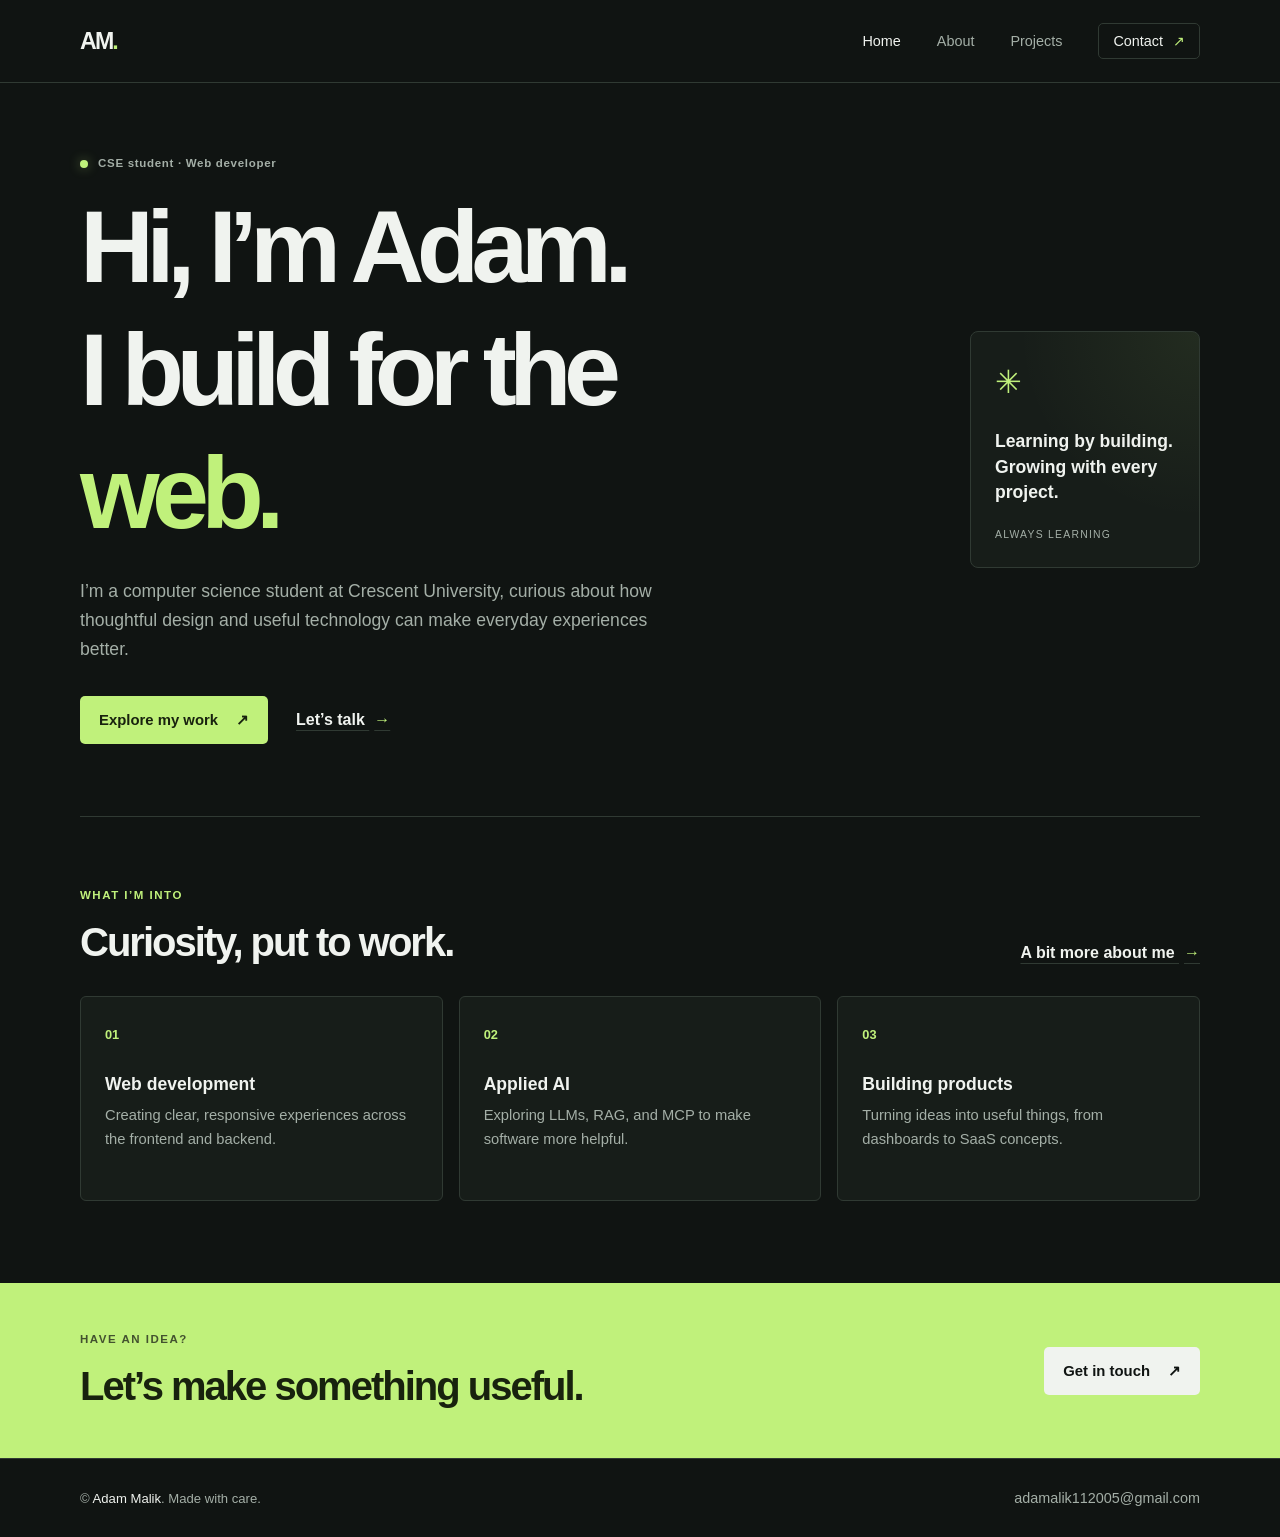
==== index.html @ ce0f50c1 "Build accessible portfolio website Co-authored-by: Copilot <223556219+Copilot@users.noreply.github.c" ====
<!doctype html>
<html lang="en">
  <head>
    <meta charset="utf-8">
    <meta name="viewport" content="width=device-width, initial-scale=1">
    <meta name="description" content="Adam Malik is a computer science student and web developer exploring frontend, backend, and AI-powered products.">
    <meta name="theme-color" content="#101412">
    <meta property="og:type" content="website">
    <meta property="og:title" content="Adam Malik | Web Developer">
    <meta property="og:description" content="Computer science student building thoughtful web experiences and exploring AI.">
    <title>Adam Malik | Web Developer</title>
    <link rel="stylesheet" href="styles.css">
  </head>
  <body>
    <a class="skip-link" href="#main">Skip to main content</a>
    <header class="site-header">
      <div class="container header-inner">
        <a class="wordmark" href="index.html" aria-label="Adam Malik, home">AM<span aria-hidden="true">.</span></a>
        <nav class="site-nav" aria-label="Main navigation">
          <ul>
            <li><a href="index.html" aria-current="page">Home</a></li>
            <li><a href="about.html">About</a></li>
            <li><a href="projects.html">Projects</a></li>
            <li><a class="nav-contact" href="contact.html">Contact <span aria-hidden="true">↗</span></a></li>
          </ul>
        </nav>
      </div>
    </header>

    <main id="main">
      <section class="hero container" aria-labelledby="hero-title">
        <div class="hero-copy">
          <p class="eyebrow"><span class="status-dot" aria-hidden="true"></span> CSE student · Web developer</p>
          <h1 id="hero-title">Hi, I’m Adam.<br>I build for the <span class="accent-text">web.</span></h1>
          <p class="hero-intro">I’m a computer science student at Crescent University, curious about how thoughtful design and useful technology can make everyday experiences better.</p>
          <div class="hero-actions">
            <a class="button button-primary" href="projects.html">Explore my work <span aria-hidden="true">↗</span></a>
            <a class="text-link" href="contact.html">Let’s talk <span aria-hidden="true">→</span></a>
          </div>
        </div>
        <aside class="hero-note" aria-label="A little about Adam">
          <span class="note-mark" aria-hidden="true">✳</span>
          <p>Learning by building.<br>Growing with every project.</p>
          <span class="note-caption">ALWAYS LEARNING</span>
        </aside>
      </section>

      <section class="section container" aria-labelledby="focus-title">
        <div class="section-heading">
          <div>
            <p class="eyebrow">WHAT I’M INTO</p>
            <h2 id="focus-title">Curiosity, put to work.</h2>
          </div>
          <a class="text-link" href="about.html">A bit more about me <span aria-hidden="true">→</span></a>
        </div>
        <ul class="focus-grid">
          <li class="focus-card">
            <span class="card-index">01</span>
            <h3>Web development</h3>
            <p>Creating clear, responsive experiences across the frontend and backend.</p>
          </li>
          <li class="focus-card">
            <span class="card-index">02</span>
            <h3>Applied AI</h3>
            <p>Exploring LLMs, RAG, and MCP to make software more helpful.</p>
          </li>
          <li class="focus-card">
            <span class="card-index">03</span>
            <h3>Building products</h3>
            <p>Turning ideas into useful things, from dashboards to SaaS concepts.</p>
          </li>
        </ul>
      </section>

      <section class="closing-band" aria-labelledby="closing-title">
        <div class="container closing-inner">
          <div>
            <p class="eyebrow">HAVE AN IDEA?</p>
            <h2 id="closing-title">Let’s make something useful.</h2>
          </div>
          <a class="button button-light" href="contact.html">Get in touch <span aria-hidden="true">↗</span></a>
        </div>
      </section>
    </main>

    <footer class="site-footer">
      <div class="container footer-inner">
        <p>© <span>Adam Malik</span>. Made with care.</p>
        <a href="mailto:adamalik112005@gmail.com">adamalik112005@gmail.com</a>
      </div>
    </footer>
  </body>
</html>
---- styles.css ----
:root {
  color-scheme: dark;
  --background: #101412;
  --surface: #171d19;
  --surface-raised: #1d2520;
  --text: #f0f3ef;
  --muted: #a4afa7;
  --line: #303a33;
  --accent: #c0f17b;
  --accent-dark: #18220e;
  --font-body: "DM Sans", "Segoe UI", sans-serif;
  --font-display: "Manrope", "Segoe UI", sans-serif;
}

* {
  box-sizing: border-box;
}

html {
  scroll-behavior: smooth;
}

body {
  margin: 0;
  background: var(--background);
  color: var(--text);
  font-family: var(--font-body);
  font-size: 1rem;
  line-height: 1.65;
}

a {
  color: inherit;
}

a:focus-visible,
button:focus-visible,
input:focus-visible,
textarea:focus-visible {
  outline: 3px solid var(--accent);
  outline-offset: 4px;
}

.container {
  width: min(1120px, calc(100% - 48px));
  margin-inline: auto;
}

.skip-link {
  position: absolute;
  z-index: 10;
  top: 12px;
  left: 12px;
  padding: 10px 16px;
  transform: translateY(-160%);
  border-radius: 6px;
  background: var(--accent);
  color: var(--accent-dark);
  font-weight: 700;
}

.skip-link:focus {
  transform: translateY(0);
}

.site-header {
  border-bottom: 1px solid var(--line);
}

.header-inner,
.site-nav ul,
.footer-inner {
  display: flex;
  align-items: center;
  justify-content: space-between;
}

.header-inner {
  min-height: 82px;
}

.wordmark {
  font-family: var(--font-display);
  font-size: 1.45rem;
  font-weight: 800;
  letter-spacing: -0.08em;
  text-decoration: none;
}

.wordmark span {
  color: var(--accent);
}

.site-nav ul {
  gap: clamp(18px, 3vw, 36px);
  margin: 0;
  padding: 0;
  list-style: none;
}

.site-nav a,
.footer-inner a {
  color: var(--muted);
  font-size: 0.9rem;
  text-decoration: none;
  transition: color 160ms ease;
}

.site-nav a:hover,
.site-nav a[aria-current="page"],
.footer-inner a:hover {
  color: var(--text);
}

.site-nav .nav-contact {
  padding: 9px 14px;
  border: 1px solid var(--line);
  border-radius: 5px;
  color: var(--text);
}

.nav-contact span {
  margin-left: 6px;
  color: var(--accent);
}

.hero {
  display: grid;
  min-height: 540px;
  grid-template-columns: minmax(0, 1fr) 230px;
  align-items: center;
  gap: 48px;
  padding-block: 72px;
}

.eyebrow {
  margin: 0 0 14px;
  color: var(--accent);
  font-size: 0.72rem;
  font-weight: 700;
  letter-spacing: 0.13em;
  line-height: 1.5;
}

.hero .eyebrow {
  display: flex;
  align-items: center;
  gap: 10px;
  color: var(--muted);
  letter-spacing: 0.06em;
}

.status-dot {
  width: 8px;
  height: 8px;
  border-radius: 50%;
  background: var(--accent);
  box-shadow: 0 0 12px #c0f17b66;
}

h1,
h2,
h3,
p {
  margin-top: 0;
}

h1,
h2,
h3 {
  font-family: var(--font-display);
  line-height: 1.2;
}

.hero h1 {
  max-width: 750px;
  margin-bottom: 22px;
  font-size: clamp(3.2rem, 8vw, 6.4rem);
  font-weight: 600;
  letter-spacing: -0.075em;
}

.accent-text {
  color: var(--accent);
}

.hero-intro,
.page-lead {
  max-width: 610px;
  color: var(--muted);
  font-size: 1.1rem;
}

.hero-actions {
  display: flex;
  align-items: center;
  gap: 28px;
  margin-top: 32px;
}

.button {
  display: inline-flex;
  min-height: 48px;
  align-items: center;
  justify-content: center;
  gap: 18px;
  padding: 11px 18px;
  border: 1px solid transparent;
  border-radius: 5px;
  cursor: pointer;
  font: 600 0.93rem var(--font-body);
  text-decoration: none;
  transition: background-color 160ms ease, transform 160ms ease;
}

.button:hover {
  transform: translateY(-2px);
}

.button-primary {
  background: var(--accent);
  color: var(--accent-dark);
}

.button-primary:hover {
  background: #d3ffa0;
}

.button-light {
  background: var(--text);
  color: var(--background);
}

.text-link {
  color: var(--text);
  font-weight: 600;
  text-decoration-color: var(--line);
  text-underline-offset: 5px;
}

.text-link span {
  margin-left: 5px;
  color: var(--accent);
}

.hero-note {
  display: flex;
  min-height: 235px;
  flex-direction: column;
  justify-content: space-between;
  padding: 24px;
  border: 1px solid var(--line);
  border-radius: 8px;
  background: radial-gradient(ellipse at 100% 0%, #c0f17b12, transparent 56%), var(--surface);
}

.note-mark {
  color: var(--accent);
  font-size: 2rem;
}

.hero-note p {
  margin: 20px 0;
  font-family: var(--font-display);
  font-size: 1.1rem;
  font-weight: 600;
  line-height: 1.45;
}

.note-caption {
  color: var(--muted);
  font-size: 0.65rem;
  letter-spacing: 0.12em;
}

.section {
  padding-block: 70px 82px;
  border-top: 1px solid var(--line);
}

.section-heading {
  display: flex;
  align-items: end;
  justify-content: space-between;
  gap: 24px;
  margin-bottom: 30px;
}

.section-heading h2,
.closing-inner h2 {
  margin-bottom: 0;
  font-size: clamp(1.8rem, 4vw, 2.5rem);
  font-weight: 600;
  letter-spacing: -0.05em;
}

.focus-grid {
  display: grid;
  grid-template-columns: repeat(3, 1fr);
  gap: 16px;
  margin: 0;
  padding: 0;
  list-style: none;
}

.focus-card {
  min-height: 205px;
  padding: 24px;
  border: 1px solid var(--line);
  border-radius: 6px;
  background: var(--surface);
}

.card-index,
.project-number {
  color: var(--accent);
  font-family: var(--font-display);
  font-size: 0.8rem;
  font-weight: 700;
}

.focus-card h3 {
  margin: 26px 0 8px;
  font-size: 1.1rem;
}

.focus-card p,
.project-content > p:not(.eyebrow) {
  margin-bottom: 0;
  color: var(--muted);
  font-size: 0.92rem;
}

.closing-band {
  padding-block: 48px;
  background: var(--accent);
  color: var(--accent-dark);
}

.closing-inner {
  display: flex;
  align-items: center;
  justify-content: space-between;
  gap: 24px;
}

.closing-inner .eyebrow {
  color: #43522f;
}

.site-footer {
  border-top: 1px solid var(--line);
}

.footer-inner {
  min-height: 78px;
  gap: 20px;
}

.footer-inner p {
  margin: 0;
  color: var(--muted);
  font-size: 0.82rem;
}

.footer-inner p span {
  color: var(--text);
}

.page-main {
  min-height: calc(100vh - 161px);
  padding-block: 74px 96px;
}

.page-intro {
  max-width: 760px;
  margin-bottom: 56px;
}

.page-intro h1 {
  margin-bottom: 18px;
  font-size: clamp(2.8rem, 7vw, 5rem);
  font-weight: 600;
  letter-spacing: -0.075em;
}

.page-lead {
  margin-bottom: 0;
}

.about-layout {
  display: grid;
  grid-template-columns: minmax(0, 1.5fr) minmax(260px, 0.8fr);
  gap: clamp(40px, 9vw, 110px);
}

.about-story h2,
.contact-details h2 {
  margin-bottom: 20px;
  font-size: 1.6rem;
  font-weight: 600;
  letter-spacing: -0.04em;
}

.about-story p {
  max-width: 660px;
  color: var(--muted);
}

.about-story .text-link {
  display: inline-block;
  margin-top: 12px;
}

.about-panel {
  align-self: start;
  padding: 25px;
  border: 1px solid var(--line);
  border-radius: 6px;
  background: var(--surface);
}

.about-panel h2 {
  margin-bottom: 22px;
  font-size: 1.4rem;
}

.details-list {
  margin: 0;
}

.details-list div {
  padding-block: 12px;
  border-top: 1px solid var(--line);
}

.details-list dt,
.contact-label {
  margin-bottom: 4px;
  color: var(--muted);
  font-size: 0.68rem;
  font-weight: 700;
  letter-spacing: 0.1em;
  text-transform: uppercase;
}

.details-list dd {
  margin: 0;
}

.skills-section {
  margin-top: 78px;
}

.tag-list,
.project-tags {
  display: flex;
  flex-wrap: wrap;
  gap: 10px;
  margin: 0;
  padding: 0;
  list-style: none;
}

.tag-list li,
.project-tags li {
  padding: 8px 12px;
  border: 1px solid var(--line);
  border-radius: 999px;
  color: var(--text);
  font-size: 0.84rem;
}

.project-list {
  display: grid;
  gap: 14px;
  margin: 0;
  padding: 0;
  list-style: none;
}

.project-card {
  display: grid;
  grid-template-columns: 48px minmax(0, 1fr) 30px;
  gap: 22px;
  padding: 28px;
  border: 1px solid var(--line);
  border-radius: 6px;
  background: var(--surface);
}

.project-content .eyebrow {
  margin-bottom: 8px;
}

.project-content h2 {
  margin-bottom: 8px;
  font-size: 1.5rem;
  font-weight: 600;
  letter-spacing: -0.04em;
}

.project-tags {
  margin-top: 20px;
}

.project-tags li {
  padding: 4px 10px;
  color: var(--muted);
  font-size: 0.75rem;
}

.project-arrow {
  color: var(--accent);
  font-size: 1.2rem;
}

.project-note {
  margin: 22px 0 0;
  color: var(--muted);
  font-size: 0.88rem;
}

.contact-layout {
  display: grid;
  grid-template-columns: minmax(240px, 0.75fr) minmax(0, 1.25fr);
  gap: clamp(40px, 10vw, 130px);
}

.contact-copy {
  color: var(--muted);
}

.contact-details address {
  margin-top: 34px;
  font-style: normal;
}

.contact-details address p {
  display: grid;
  gap: 3px;
  margin-bottom: 20px;
}

.contact-details address a {
  width: fit-content;
  text-underline-offset: 4px;
}

.contact-label {
  display: block;
}

.contact-form {
  display: grid;
  gap: 18px;
}

.form-field {
  display: grid;
  gap: 7px;
}

.form-field label {
  font-size: 0.9rem;
  font-weight: 600;
}

.form-field label span {
  color: var(--accent);
}

.form-field input,
.form-field textarea {
  width: 100%;
  padding: 12px 14px;
  border: 1px solid #48544b;
  border-radius: 5px;
  background: var(--surface);
  color: var(--text);
  font: 1rem var(--font-body);
}

.form-field textarea {
  min-height: 140px;
  resize: vertical;
}

.form-field input:focus,
.form-field textarea:focus {
  border-color: var(--accent);
}

.form-hint,
.form-status {
  margin: -5px 0 0;
  color: var(--muted);
  font-size: 0.83rem;
}

.contact-form .button {
  justify-self: start;
}

.form-status:empty {
  display: none;
}

.form-status {
  color: var(--accent);
}

@media (max-width: 700px) {
  .container {
    width: min(100% - 36px, 540px);
  }

  .header-inner {
    min-height: 72px;
  }

  .site-nav ul {
    gap: 12px;
  }

  .site-nav a {
    font-size: 0.78rem;
  }

  .site-nav .nav-contact {
    padding: 7px 9px;
  }

  .hero {
    min-height: auto;
    grid-template-columns: 1fr;
    gap: 36px;
    padding-block: 76px 62px;
  }

  .hero-note {
    min-height: 160px;
  }

  .focus-grid {
    grid-template-columns: 1fr;
  }

  .focus-card {
    min-height: auto;
  }

  .focus-card h3 {
    margin-top: 18px;
  }

  .section-heading,
  .closing-inner {
    align-items: flex-start;
    flex-direction: column;
  }

  .closing-inner {
    gap: 22px;
  }

  .about-layout,
  .contact-layout {
    grid-template-columns: 1fr;
    gap: 40px;
  }

  .page-main {
    padding-block: 58px 72px;
  }

  .page-intro {
    margin-bottom: 40px;
  }

  .project-card {
    grid-template-columns: 28px minmax(0, 1fr) 20px;
    gap: 14px;
    padding: 20px 16px;
  }
}

@media (max-width: 420px) {
  .container {
    width: calc(100% - 28px);
  }

  .site-nav ul {
    gap: 9px;
  }

  .site-nav a {
    font-size: 0.72rem;
  }

  .site-nav .nav-contact {
    padding: 6px 7px;
  }

  .hero h1 {
    font-size: 3.25rem;
  }

  .hero-actions {
    align-items: flex-start;
    flex-direction: column;
    gap: 18px;
  }

  .footer-inner {
    align-items: flex-start;
    flex-direction: column;
    justify-content: center;
    gap: 6px;
    padding-block: 16px;
  }
}

@media (prefers-reduced-motion: reduce) {
  *,
  *::before,
  *::after {
    scroll-behavior: auto !important;
    transition-duration: 0.01ms !important;
  }
}
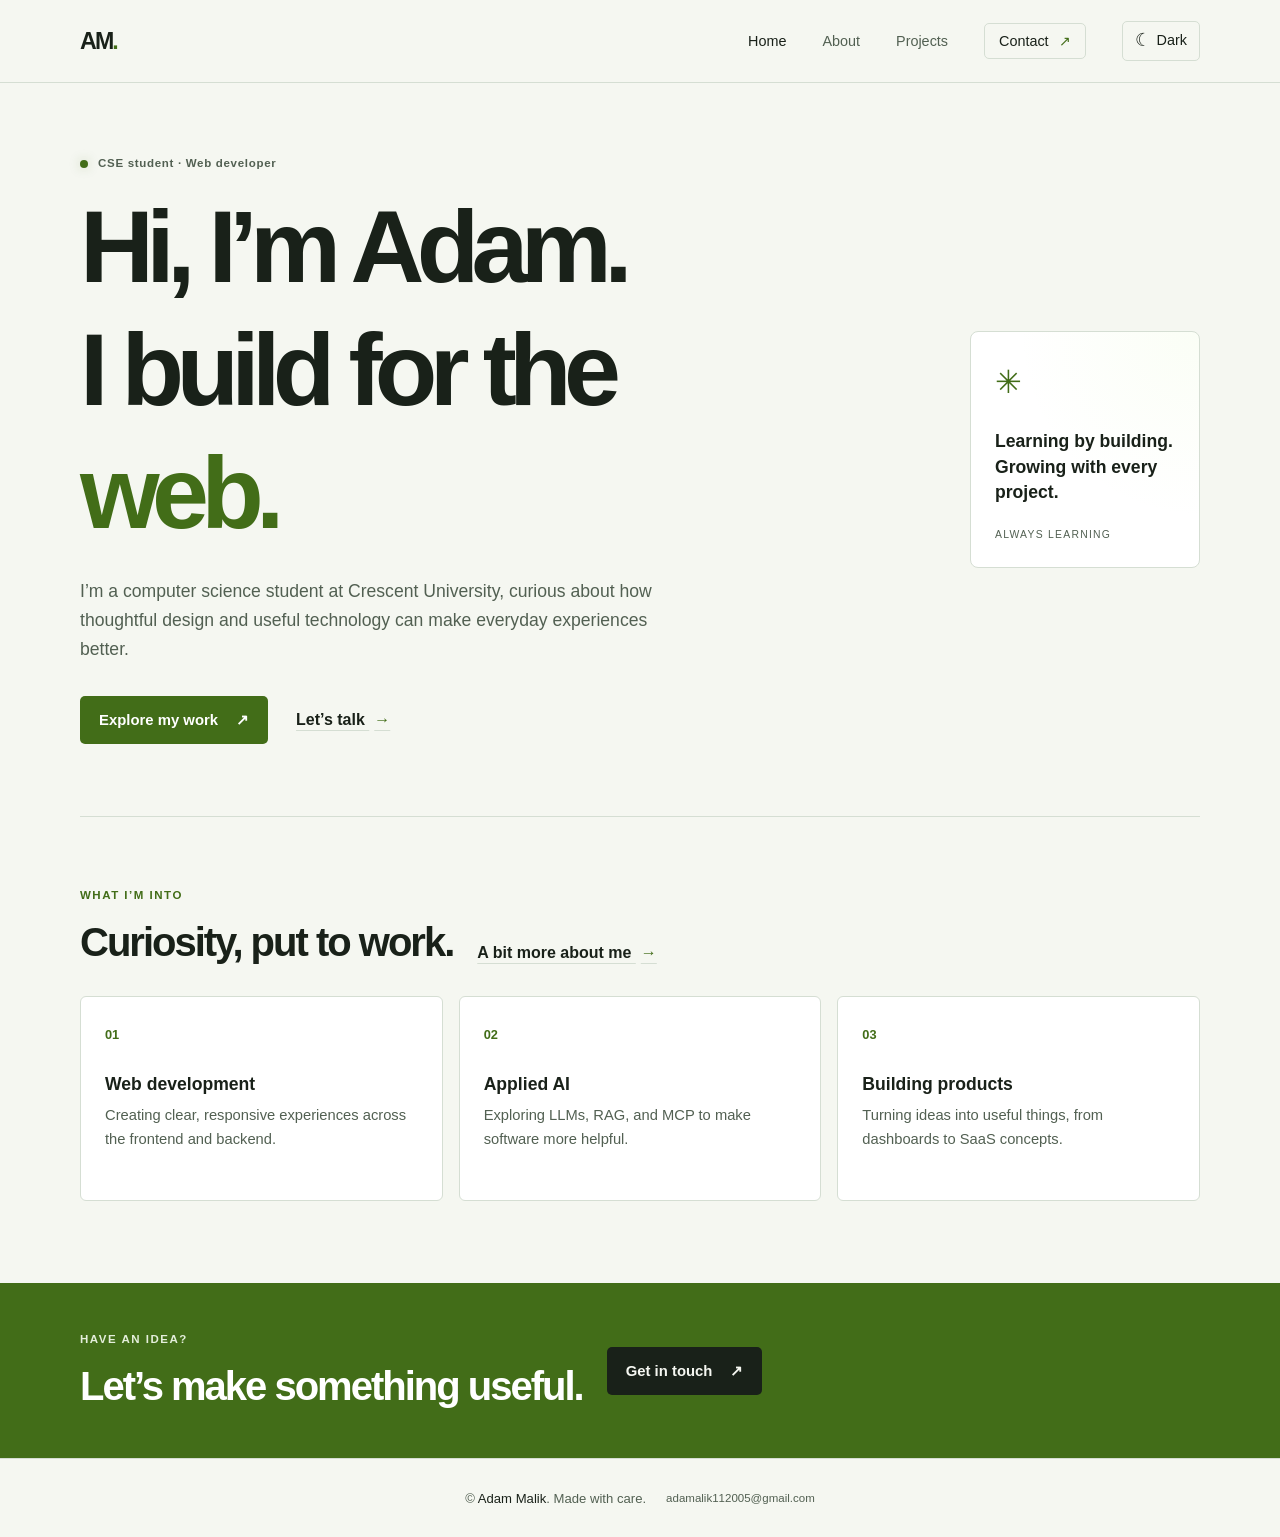
==== commit 66d9f783: "Add responsive light and dark themes Co-authored-by: Copilot <223556219+Copilot@users.noreply.github" ====
--- a/index.html
+++ b/index.html
@@ -10,6 +10,7 @@
     <meta property="og:description" content="Computer science student building thoughtful web experiences and exploring AI.">
     <title>Adam Malik | Web Developer</title>
     <link rel="stylesheet" href="styles.css">
+    <script src="theme.js" defer></script>
   </head>
   <body>
     <a class="skip-link" href="#main">Skip to main content</a>
@@ -22,6 +23,7 @@
             <li><a href="about.html">About</a></li>
             <li><a href="projects.html">Projects</a></li>
             <li><a class="nav-contact" href="contact.html">Contact <span aria-hidden="true">↗</span></a></li>
+            <li><button class="theme-toggle" id="theme-toggle" type="button" aria-label="Switch to light theme" title="Switch to light theme"><span class="theme-icon" aria-hidden="true">☼</span><span class="theme-label" aria-hidden="true">Light</span></button></li>
           </ul>
         </nav>
       </div>
--- a/styles.css
+++ b/styles.css
@@ -8,8 +8,46 @@
   --line: #303a33;
   --accent: #c0f17b;
   --accent-dark: #18220e;
+  --accent-hover: #d3ffa0;
+  --accent-glow: #c0f17b66;
+  --field-border: #48544b;
+  --closing-muted: #43522f;
   --font-body: "DM Sans", "Segoe UI", sans-serif;
   --font-display: "Manrope", "Segoe UI", sans-serif;
+}
+
+:root[data-theme="light"] {
+  color-scheme: light;
+  --background: #f5f7f1;
+  --surface: #ffffff;
+  --surface-raised: #edf1e9;
+  --text: #192119;
+  --muted: #526052;
+  --line: #d5ded3;
+  --accent: #426d18;
+  --accent-dark: #ffffff;
+  --accent-hover: #345713;
+  --accent-glow: #426d1840;
+  --field-border: #78877b;
+  --closing-muted: #e4eedb;
+}
+
+@media (prefers-color-scheme: light) {
+  :root:not([data-theme]) {
+    color-scheme: light;
+    --background: #f5f7f1;
+    --surface: #ffffff;
+    --surface-raised: #edf1e9;
+    --text: #192119;
+    --muted: #526052;
+    --line: #d5ded3;
+    --accent: #426d18;
+    --accent-dark: #ffffff;
+    --accent-hover: #345713;
+    --accent-glow: #426d1840;
+    --field-border: #78877b;
+    --closing-muted: #e4eedb;
+  }
 }
 
 * {
@@ -42,7 +80,7 @@
 }
 
 .container {
-  width: min(1120px, calc(100% - 48px));
+  width: min(1120px, calc(100% - 28px));
   margin-inline: auto;
 }
 
@@ -76,7 +114,7 @@
 }
 
 .header-inner {
-  min-height: 82px;
+  min-height: 72px;
 }
 
 .wordmark {
@@ -92,7 +130,7 @@
 }
 
 .site-nav ul {
-  gap: clamp(18px, 3vw, 36px);
+  gap: clamp(4px, 2vw, 9px);
   margin: 0;
   padding: 0;
   list-style: none;
@@ -101,7 +139,7 @@
 .site-nav a,
 .footer-inner a {
   color: var(--muted);
-  font-size: 0.9rem;
+  font-size: 0.72rem;
   text-decoration: none;
   transition: color 160ms ease;
 }
@@ -113,12 +151,41 @@
 }
 
 .site-nav .nav-contact {
-  padding: 9px 14px;
+  padding: 6px 7px;
   border: 1px solid var(--line);
   border-radius: 5px;
   color: var(--text);
 }
 
+.theme-toggle {
+  display: inline-flex;
+  width: 40px;
+  height: 40px;
+  align-items: center;
+  justify-content: center;
+  padding: 0;
+  border: 1px solid var(--line);
+  border-radius: 50%;
+  background: transparent;
+  color: var(--text);
+  cursor: pointer;
+  font: inherit;
+}
+
+.theme-toggle:hover {
+  border-color: var(--accent);
+  color: var(--accent);
+}
+
+.theme-icon {
+  font-size: 1.1rem;
+  line-height: 1;
+}
+
+.theme-label {
+  display: none;
+}
+
 .nav-contact span {
   margin-left: 6px;
   color: var(--accent);
@@ -126,11 +193,11 @@
 
 .hero {
   display: grid;
-  min-height: 540px;
-  grid-template-columns: minmax(0, 1fr) 230px;
+  min-height: auto;
+  grid-template-columns: minmax(0, 1fr);
   align-items: center;
-  gap: 48px;
-  padding-block: 72px;
+  gap: 36px;
+  padding-block: 76px 62px;
 }
 
 .eyebrow {
@@ -155,7 +222,7 @@
   height: 8px;
   border-radius: 50%;
   background: var(--accent);
-  box-shadow: 0 0 12px #c0f17b66;
+  box-shadow: 0 0 12px var(--accent-glow);
 }
 
 h1,
@@ -175,7 +242,7 @@
 .hero h1 {
   max-width: 750px;
   margin-bottom: 22px;
-  font-size: clamp(3.2rem, 8vw, 6.4rem);
+  font-size: clamp(2.75rem, 12vw, 4.5rem);
   font-weight: 600;
   letter-spacing: -0.075em;
 }
@@ -193,8 +260,9 @@
 
 .hero-actions {
   display: flex;
-  align-items: center;
-  gap: 28px;
+  align-items: flex-start;
+  flex-direction: column;
+  gap: 18px;
   margin-top: 32px;
 }
 
@@ -223,7 +291,7 @@
 }
 
 .button-primary:hover {
-  background: #d3ffa0;
+  background: var(--accent-hover);
 }
 
 .button-light {
@@ -245,7 +313,7 @@
 
 .hero-note {
   display: flex;
-  min-height: 235px;
+  min-height: 160px;
   flex-direction: column;
   justify-content: space-between;
   padding: 24px;
@@ -280,8 +348,8 @@
 
 .section-heading {
   display: flex;
-  align-items: end;
-  justify-content: space-between;
+  align-items: flex-start;
+  flex-direction: column;
   gap: 24px;
   margin-bottom: 30px;
 }
@@ -296,7 +364,7 @@
 
 .focus-grid {
   display: grid;
-  grid-template-columns: repeat(3, 1fr);
+  grid-template-columns: minmax(0, 1fr);
   gap: 16px;
   margin: 0;
   padding: 0;
@@ -304,7 +372,7 @@
 }
 
 .focus-card {
-  min-height: 205px;
+  min-height: auto;
   padding: 24px;
   border: 1px solid var(--line);
   border-radius: 6px;
@@ -320,7 +388,7 @@
 }
 
 .focus-card h3 {
-  margin: 26px 0 8px;
+  margin: 18px 0 8px;
   font-size: 1.1rem;
 }
 
@@ -339,13 +407,13 @@
 
 .closing-inner {
   display: flex;
-  align-items: center;
-  justify-content: space-between;
+  align-items: flex-start;
+  flex-direction: column;
   gap: 24px;
 }
 
 .closing-inner .eyebrow {
-  color: #43522f;
+  color: var(--closing-muted);
 }
 
 .site-footer {
@@ -353,8 +421,12 @@
 }
 
 .footer-inner {
-  min-height: 78px;
-  gap: 20px;
+  min-height: auto;
+  flex-direction: column;
+  align-items: flex-start;
+  justify-content: center;
+  gap: 6px;
+  padding-block: 16px;
 }
 
 .footer-inner p {
@@ -369,12 +441,12 @@
 
 .page-main {
   min-height: calc(100vh - 161px);
-  padding-block: 74px 96px;
+  padding-block: 58px 72px;
 }
 
 .page-intro {
   max-width: 760px;
-  margin-bottom: 56px;
+  margin-bottom: 40px;
 }
 
 .page-intro h1 {
@@ -390,8 +462,8 @@
 
 .about-layout {
   display: grid;
-  grid-template-columns: minmax(0, 1.5fr) minmax(260px, 0.8fr);
-  gap: clamp(40px, 9vw, 110px);
+  grid-template-columns: minmax(0, 1fr);
+  gap: 40px;
 }
 
 .about-story h2,
@@ -481,9 +553,9 @@
 
 .project-card {
   display: grid;
-  grid-template-columns: 48px minmax(0, 1fr) 30px;
-  gap: 22px;
-  padding: 28px;
+  grid-template-columns: 28px minmax(0, 1fr) 20px;
+  gap: 14px;
+  padding: 20px 16px;
   border: 1px solid var(--line);
   border-radius: 6px;
   background: var(--surface);
@@ -523,8 +595,8 @@
 
 .contact-layout {
   display: grid;
-  grid-template-columns: minmax(240px, 0.75fr) minmax(0, 1.25fr);
-  gap: clamp(40px, 10vw, 130px);
+  grid-template-columns: minmax(0, 1fr);
+  gap: 40px;
 }
 
 .contact-copy {
@@ -574,7 +646,7 @@
 .form-field textarea {
   width: 100%;
   padding: 12px 14px;
-  border: 1px solid #48544b;
+  border: 1px solid var(--field-border);
   border-radius: 5px;
   background: var(--surface);
   color: var(--text);
@@ -610,13 +682,9 @@
   color: var(--accent);
 }
 
-@media (max-width: 700px) {
+@media (min-width: 421px) {
   .container {
-    width: min(100% - 36px, 540px);
-  }
-
-  .header-inner {
-    min-height: 72px;
+    width: min(1120px, calc(100% - 36px));
   }
 
   .site-nav ul {
@@ -631,93 +699,125 @@
     padding: 7px 9px;
   }
 
+  .theme-toggle {
+    width: auto;
+    gap: 6px;
+    padding-inline: 10px;
+    border-radius: 5px;
+  }
+
+  .theme-label {
+    display: inline;
+    font-size: 0.78rem;
+  }
+
+  .hero h1 {
+    font-size: clamp(3rem, 10vw, 4.5rem);
+  }
+}
+
+@media (min-width: 701px) {
+  .container {
+    width: min(1120px, calc(100% - 48px));
+  }
+
+  .header-inner {
+    min-height: 82px;
+  }
+
+  .site-nav ul {
+    gap: clamp(18px, 3vw, 36px);
+  }
+
+  .site-nav a {
+    font-size: 0.9rem;
+  }
+
+  .site-nav .nav-contact {
+    padding: 9px 14px;
+  }
+
+  .theme-toggle {
+    padding-inline: 12px;
+  }
+
+  .theme-label {
+    font-size: 0.9rem;
+  }
+
   .hero {
-    min-height: auto;
-    grid-template-columns: 1fr;
-    gap: 36px;
-    padding-block: 76px 62px;
+    min-height: 540px;
+    grid-template-columns: minmax(0, 1fr) 230px;
+    gap: 48px;
+    padding-block: 72px;
+  }
+
+  .hero h1 {
+    font-size: clamp(3.2rem, 8vw, 6.4rem);
+  }
+
+  .hero-actions {
+    align-items: center;
+    flex-direction: row;
+    gap: 28px;
   }
 
   .hero-note {
-    min-height: 160px;
+    min-height: 235px;
+  }
+
+  .section-heading {
+    align-items: flex-end;
+    flex-direction: row;
   }
 
   .focus-grid {
-    grid-template-columns: 1fr;
+    grid-template-columns: repeat(3, minmax(0, 1fr));
   }
 
   .focus-card {
-    min-height: auto;
+    min-height: 205px;
   }
 
   .focus-card h3 {
-    margin-top: 18px;
-  }
-
-  .section-heading,
+    margin-top: 26px;
+  }
+
   .closing-inner {
-    align-items: flex-start;
-    flex-direction: column;
-  }
-
-  .closing-inner {
+    align-items: center;
+    flex-direction: row;
+  }
+
+  .footer-inner {
+    min-height: 78px;
+    flex-direction: row;
+    align-items: center;
+    gap: 20px;
+    padding-block: 0;
+  }
+
+  .page-main {
+    padding-block: 74px 96px;
+  }
+
+  .page-intro {
+    margin-bottom: 56px;
+  }
+
+  .about-layout {
+    grid-template-columns: minmax(0, 1.5fr) minmax(240px, 0.8fr);
+    gap: clamp(24px, 6vw, 90px);
+  }
+
+  .project-card {
+    grid-template-columns: 48px minmax(0, 1fr) 30px;
     gap: 22px;
-  }
-
-  .about-layout,
+    padding: 28px;
+  }
+
   .contact-layout {
-    grid-template-columns: 1fr;
-    gap: 40px;
-  }
-
-  .page-main {
-    padding-block: 58px 72px;
-  }
-
-  .page-intro {
-    margin-bottom: 40px;
-  }
-
-  .project-card {
-    grid-template-columns: 28px minmax(0, 1fr) 20px;
-    gap: 14px;
-    padding: 20px 16px;
-  }
-}
-
-@media (max-width: 420px) {
-  .container {
-    width: calc(100% - 28px);
-  }
-
-  .site-nav ul {
-    gap: 9px;
-  }
-
-  .site-nav a {
-    font-size: 0.72rem;
-  }
-
-  .site-nav .nav-contact {
-    padding: 6px 7px;
-  }
-
-  .hero h1 {
-    font-size: 3.25rem;
-  }
-
-  .hero-actions {
-    align-items: flex-start;
-    flex-direction: column;
-    gap: 18px;
-  }
-
-  .footer-inner {
-    align-items: flex-start;
-    flex-direction: column;
-    justify-content: center;
-    gap: 6px;
-    padding-block: 16px;
+    grid-template-columns: minmax(240px, 0.75fr) minmax(0, 1.25fr);
+    gap: clamp(40px, 8vw, 110px);
   }
 }
 
